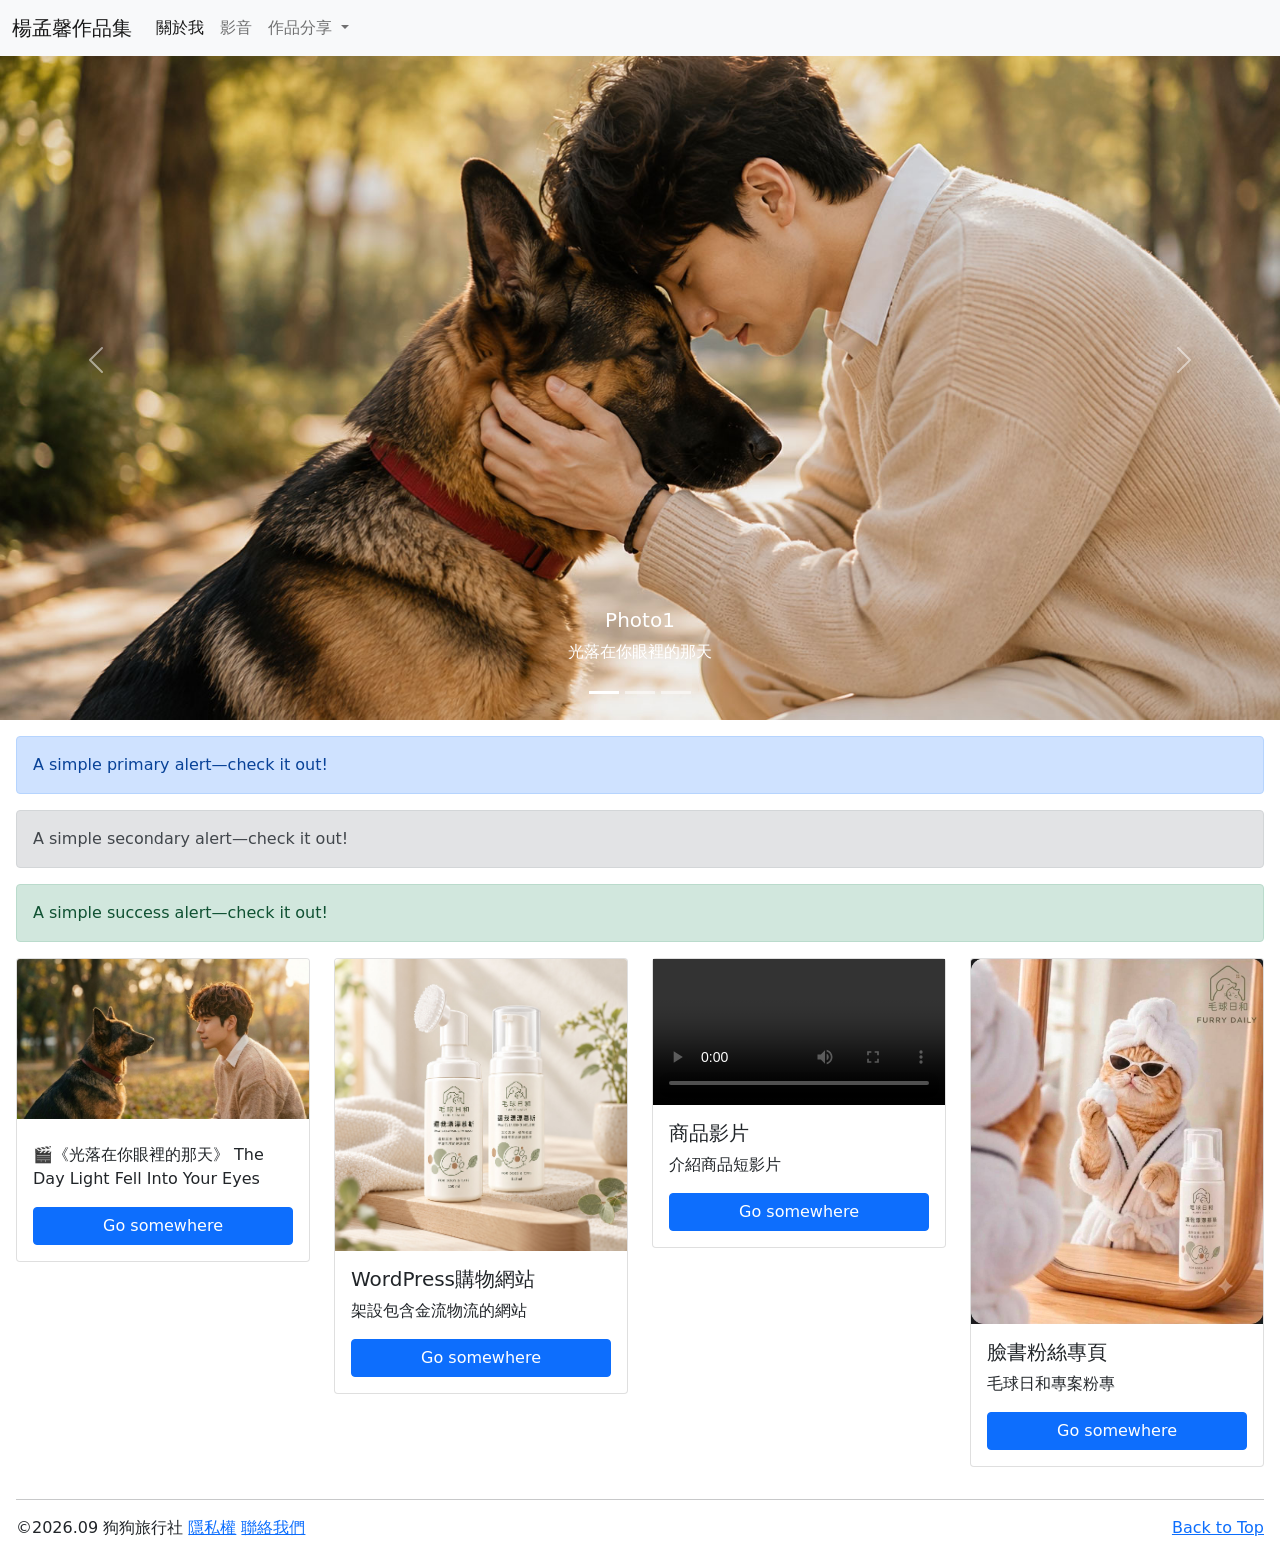
==== index.html @ f73f7545 "1001-1" ====
<!DOCTYPE html>
<html lang="en">

<head>
    <meta charset="UTF-8">
    <meta name="viewport" content="width=device-width, initial-scale=1.0">
    <title>作品集</title>
    <link rel="stylesheet" href="./css/bootstrap.css">
</head>

<body>
    <!-- 導覽列 -->
    <nav class="navbar navbar-expand-lg navbar-light bg-light fixed-top">
        <div class="container-fluid">
            <a class="navbar-brand" href="#">楊孟馨作品集</a>
            <button class="navbar-toggler" type="button" data-bs-toggle="collapse" data-bs-target="#navbarNavDropdown"
                aria-controls="navbarNavDropdown" aria-expanded="false" aria-label="Toggle navigation">
                <span class="navbar-toggler-icon"></span>
            </button>
            <div class="collapse navbar-collapse" id="navbarNavDropdown">
                <ul class="navbar-nav">
                    <li class="nav-item">
                        <a class="nav-link active" aria-current="page" href="#">關於我</a>
                    </li>
                    <li class="nav-item">
                        <a class="nav-link" href="#">影音</a>
                    </li>
                    <li class="nav-item">
                        <!-- <a class="nav-link" href="#">Pricing</a> -->
                    </li>
                    <li class="nav-item dropdown">
                        <a class="nav-link dropdown-toggle" href="#" id="navbarDropdownMenuLink" role="button"
                            data-bs-toggle="dropdown" aria-expanded="false">
                            作品分享
                        </a>
                        <ul class="dropdown-menu" aria-labelledby="navbarDropdownMenuLink">
                            <li><a class="dropdown-item" href="./平面設計.html">平面設計</a></li>
                            <li><a class="dropdown-item" href="#">手工藝品</a></li>
                            <!-- <li><a class="dropdown-item" href="#">Something else here</a></li> -->
                        </ul>
                    </li>
                </ul>
            </div>
        </div>
    </nav>


    <!-- 輪播 -->
    <div id="carouselExampleCaptions" class="carousel slide" data-bs-ride="carousel">
        <div class="carousel-indicators">
            <button type="button" data-bs-target="#carouselExampleCaptions" data-bs-slide-to="0" class="active"
                aria-current="true" aria-label="Slide 1"></button>
            <button type="button" data-bs-target="#carouselExampleCaptions" data-bs-slide-to="1"
                aria-label="Slide 2"></button>
            <button type="button" data-bs-target="#carouselExampleCaptions" data-bs-slide-to="2"
                aria-label="Slide 3"></button>
        </div>
        <div class="carousel-inner">
            <div class="carousel-item active">
                <img src="./images/夕陽下的人犬深情相依.jpg" class="d-block w-100" alt="...">
                <div class="carousel-caption d-none d-md-block">
                    <h5>Photo1</h5>
                    <p>光落在你眼裡的那天</p>
                </div>
            </div>
            <div class="carousel-item">
                <img src="./images/狗淋雨特寫.jpg" class="d-block w-100" alt="...">
                <div class="carousel-caption d-none d-md-block">
                    <h5>Photo2</h5>
                    <!-- <p>這是第二個景點</p> -->
                </div>
            </div>
            <div class="carousel-item">
                <img src="./images/白天流浪特寫圖.jpg" class="d-block w-100" alt="...">
                <div class="carousel-caption d-none d-md-block">
                    <h5>Photo3</h5>
                    <!-- <p>這是第三個景點</p> -->
                </div>
            </div>
        </div>
        <button class="carousel-control-prev" type="button" data-bs-target="#carouselExampleCaptions"
            data-bs-slide="prev">
            <span class="carousel-control-prev-icon" aria-hidden="true"></span>
            <span class="visually-hidden">Previous</span>
        </button>
        <button class="carousel-control-next" type="button" data-bs-target="#carouselExampleCaptions"
            data-bs-slide="next">
            <span class="carousel-control-next-icon" aria-hidden="true"></span>
            <span class="visually-hidden">Next</span>
        </button>
    </div>

    <!-- 訊息列 -->
    <div class="alert mt-3 mx-3 alert-primary" role="alert">
        A simple primary alert—check it out!
    </div>
    <div class="alert mt-3 mx-3 alert-secondary" role="alert">
        A simple secondary alert—check it out!
    </div>
    <div class="alert mt-3 mx-3 alert-success" role="alert">
        A simple success alert—check it out!
    </div>

    <!-- 卡片元件 -->
    <div class="mx-3">
        <div class="row">
            <div class="col-md-3 col-sm-6 mb-3 mb-3">
                <div class="card" style="">
                    <img src="./images/封面照無字版.jpg" class="card-img-top" alt="...">
                    <div class="card-body">
                        <h5 class="card-title"></h5>
                        <p class="card-text">
                            🎬《光落在你眼裡的那天》
                            The Day Light Fell Into Your Eyes</p>
                        <a target="_blank" href="https://www.youtube.com/watch?v=xDBQLl5_jX4"
                            class="btn btn-primary w-100">Go
                            somewhere</a>
                    </div>
                </div>
            </div>
            <div class="col-md-3 col-sm-6 mb-3 mb-3">
                <div class="card" style="">
                    <img src="./images/慕斯商品圖1.jpg" class="card-img-top" alt="...">
                    <div class="card-body">
                        <h5 class="card-title">WordPress購物網站</h5>
                        <p class="card-text">架設包含金流物流的網站
                        </p>
                        <a target="_blank" href="./Home - FURRY DAILY.html" class="btn btn-primary w-100">Go somewhere</a>
                    </div>
                </div>
            </div>
            <div class="col-md-3 col-sm-6 mb-3">
                <div class="card" style="">
                    <!-- <img src="./images org/商品圖影片.mp4" class="card-img-top" alt="..."> -->

                    <video controls autoplay>
                        <source src="./images org/商品圖影片.mp4" type="video/mp4">
                    </video>
                    <div class="card-body">
                        <h5 class="card-title">商品影片</h5>
                        <p class="card-text">介紹商品短影片</p>
                        <a target="_blank" href="#" class="btn btn-primary w-100">Go somewhere</a>
                    </div>
                </div>
            </div>
            <div class="col-md-3 col-sm-6 mb-3">
                <div class="card" style="">
                    <img src="./images/打扮中.jpg" class="card-img-top" alt="...">
                    <div class="card-body">
                        <h5 class="card-title">臉書粉絲專頁</h5>
                        <p class="card-text">毛球日和專案粉專</p>
                        <a target="_blank" href="https://www.facebook.com/people/%E6%AF%9B%E7%90%83%E6%97%A5%E5%92%8C-FurryDaily/61594021906678/" class="btn btn-primary w-100">Go somewhere</a>
                    </div>
                </div>
            </div>
        </div>
    </div>

    <!-- 版權聲明 -->
    <footer class="mx-3">
        <hr>
        <p class="float-start">
            &copy;2026.09 狗狗旅行社
            <a href="#">隱私權</a>
            <a href="#">聯絡我們</a>
        </p>
        <p class="float-end">
            <a href="#">Back to Top</a>
        </p>
    </footer>

    <script src="./js/bootstrap.js"></script>

</body>

</html>
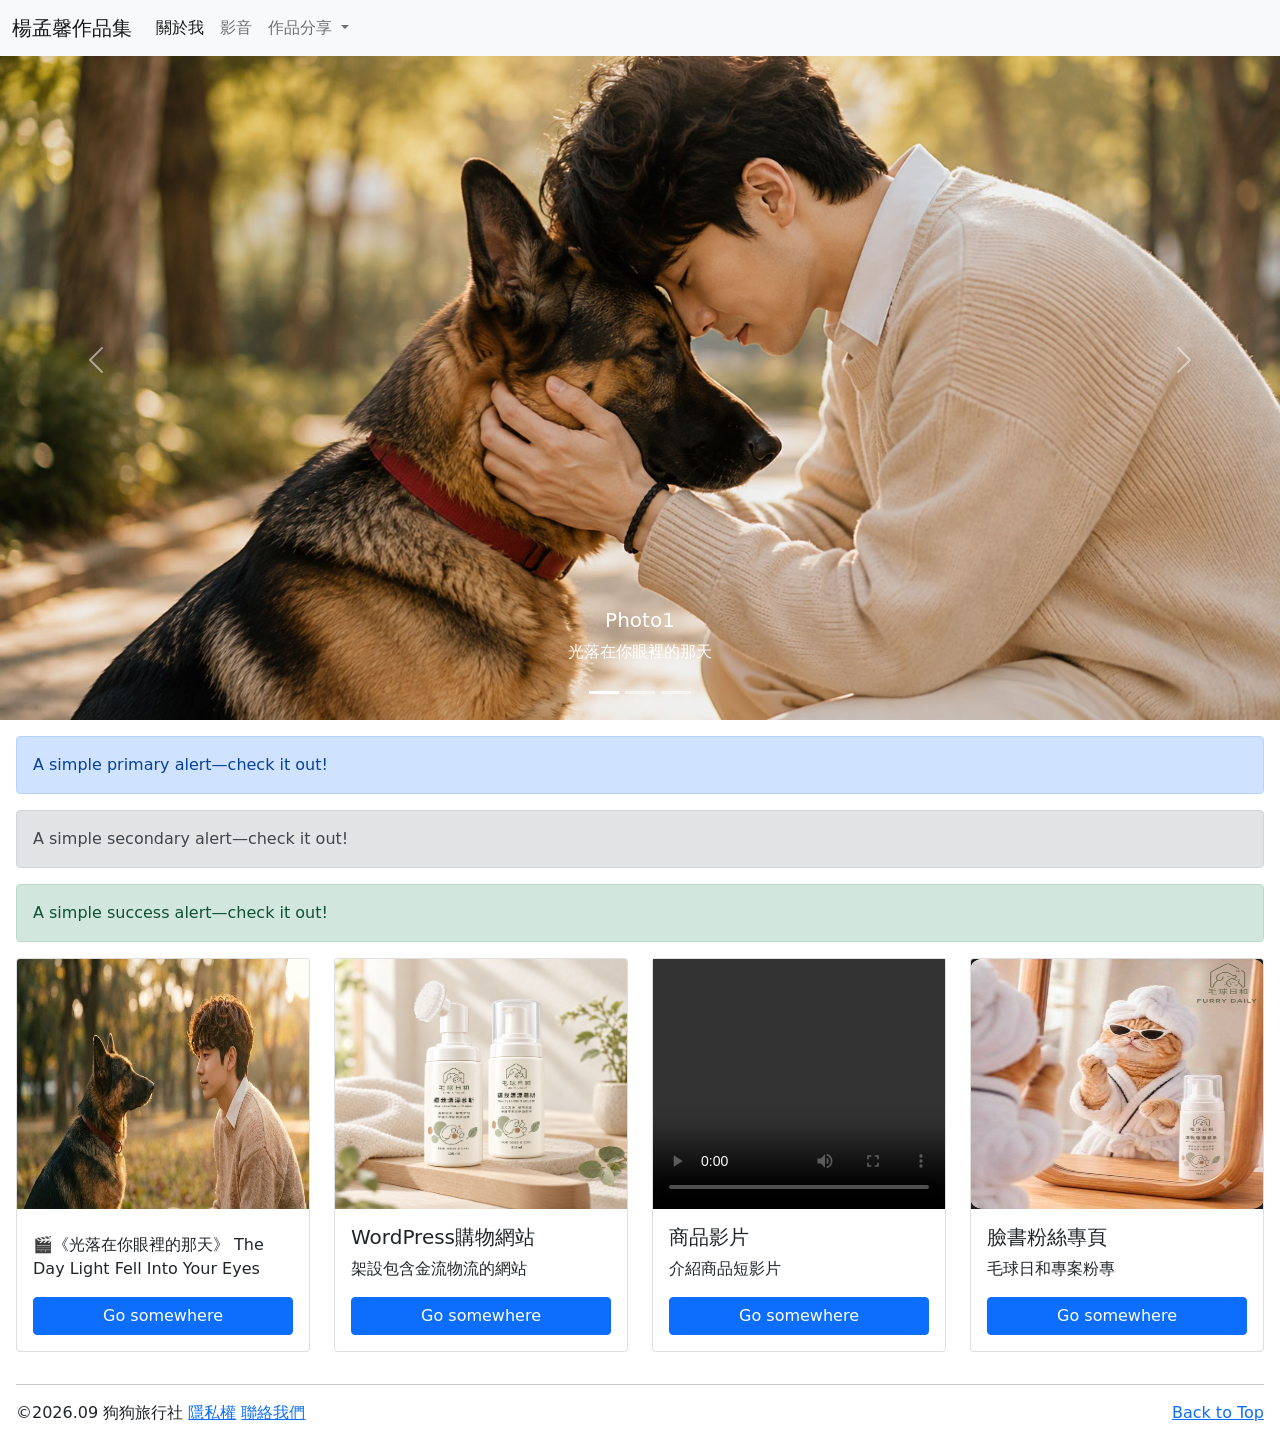
==== commit c399448e: "1001-2" ====
--- a/index.html
+++ b/index.html
@@ -6,6 +6,16 @@
     <meta name="viewport" content="width=device-width, initial-scale=1.0">
     <title>作品集</title>
     <link rel="stylesheet" href="./css/bootstrap.css">
+    <style>
+        .card img{
+            /* border:  1px solid red;             */
+            height: 250px;
+        }
+        .card video{
+            height: 250px;
+        }
+        
+    </style>
 </head>
 
 <body>
